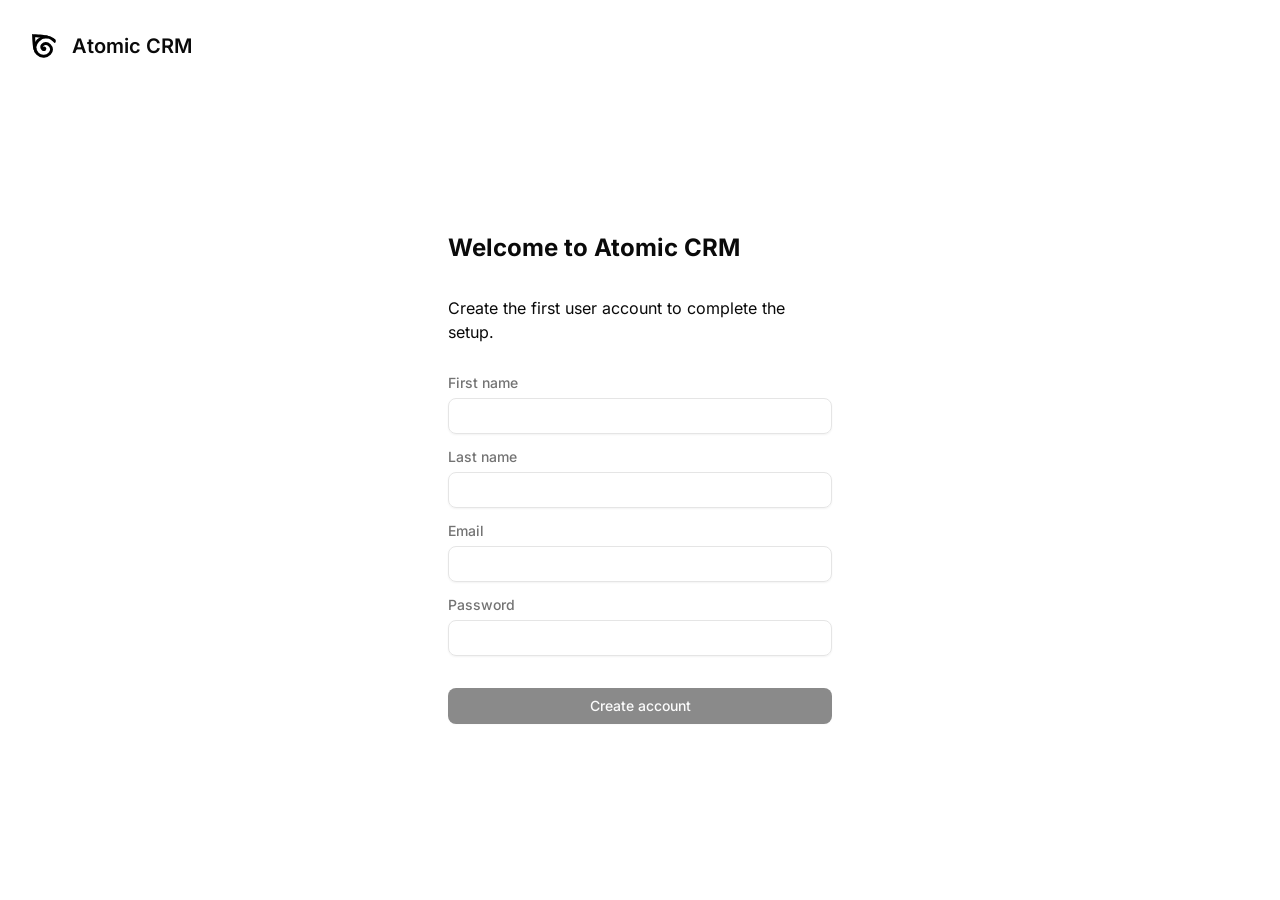
==== index.html @ 2086cbe6 "Updates" ====
<!doctype html><html lang="en" translate="no" class="notranslate"><head><meta charset="utf-8"><meta name="viewport" content="minimum-scale=1,initial-scale=1,width=device-width"><meta name="theme-color" content="#000000"><meta name="google" content="notranslate"><meta name="mobile-web-app-capable" content="yes"><meta name="apple-mobile-web-app-capable" content="yes"><meta name="apple-mobile-web-app-status-bar-style" content="default"><link rel="manifest" href="./manifest.json"><link rel="icon shortcut" href="./favicon.ico"><link rel="apple-touch-icon" sizes="40x40" href="./appIcon/40.png"><link rel="apple-touch-icon" sizes="58x58" href="./appIcon/58.png"><link rel="apple-touch-icon" sizes="60x60" href="./appIcon/60.png"><link rel="apple-touch-icon" sizes="76x76" href="./appIcon/76.png"><link rel="apple-touch-icon" sizes="80x80" href="./appIcon/80.png"><link rel="apple-touch-icon" sizes="87x87" href="./appIcon/87.png"><link rel="apple-touch-icon" sizes="114x114" href="./appIcon/114.png"><link rel="apple-touch-icon" sizes="120x120" href="./appIcon/120.png"><link rel="apple-touch-icon" sizes="128x128" href="./appIcon/128.png"><link rel="apple-touch-icon" sizes="136x136" href="./appIcon/136.png"><link rel="apple-touch-icon" sizes="152x152" href="./appIcon/152.png"><link rel="apple-touch-icon" sizes="167x167" href="./appIcon/167.png"><link rel="apple-touch-icon" sizes="180x180" href="./appIcon/180.png"><link rel="apple-touch-icon" sizes="192x192" href="./appIcon/192.png"><link rel="apple-touch-icon" sizes="1024x1024" href="./appIcon/1024.png"><title>Atomic CRM</title><style>body{margin:0;padding:0;font-family:sans-serif}button,input,select,textarea,a{touch-action:manipulation}.loader-container{background-color:#fafafa;flex-direction:column;justify-content:center;align-items:center;display:flex;position:absolute;inset:0}.loader,.loader:before,.loader:after{border-radius:50%}.loader{color:#283593;text-indent:-99999em;width:10em;height:10em;margin:55px auto;font-size:11px;position:relative;transform:translateZ(0);box-shadow:inset 0 0 0 1em}.loader:before,.loader:after{content:"";position:absolute}.loader:before{transform-origin:5.2em 5.1em;background:#fafafa;border-radius:10.2em 0 0 10.2em;width:5.2em;height:10.2em;animation:2s 1.5s infinite load2;top:-.1em;left:-.1em}.loader:after{transform-origin:0 5.1em;background:#fafafa;border-radius:0 10.2em 10.2em 0;width:5.2em;height:10.2em;animation:2s infinite load2;top:-.1em;left:5.1em}@keyframes load2{0%{transform:rotate(0)}to{transform:rotate(360deg)}}</style><script type="module" crossorigin src="./assets/index-DuPB3uAC.js"></script><link rel="stylesheet" crossorigin href="./assets/index-CvlfpK6u.css"><script id="vite-plugin-pwa:register-sw" src="./registerSW.js"></script></head><body><div id="root"><div class="loader-container"><div class="loader">Loading...</div></div></div><noscript>You need to enable JavaScript to run this app.</noscript></body></html>
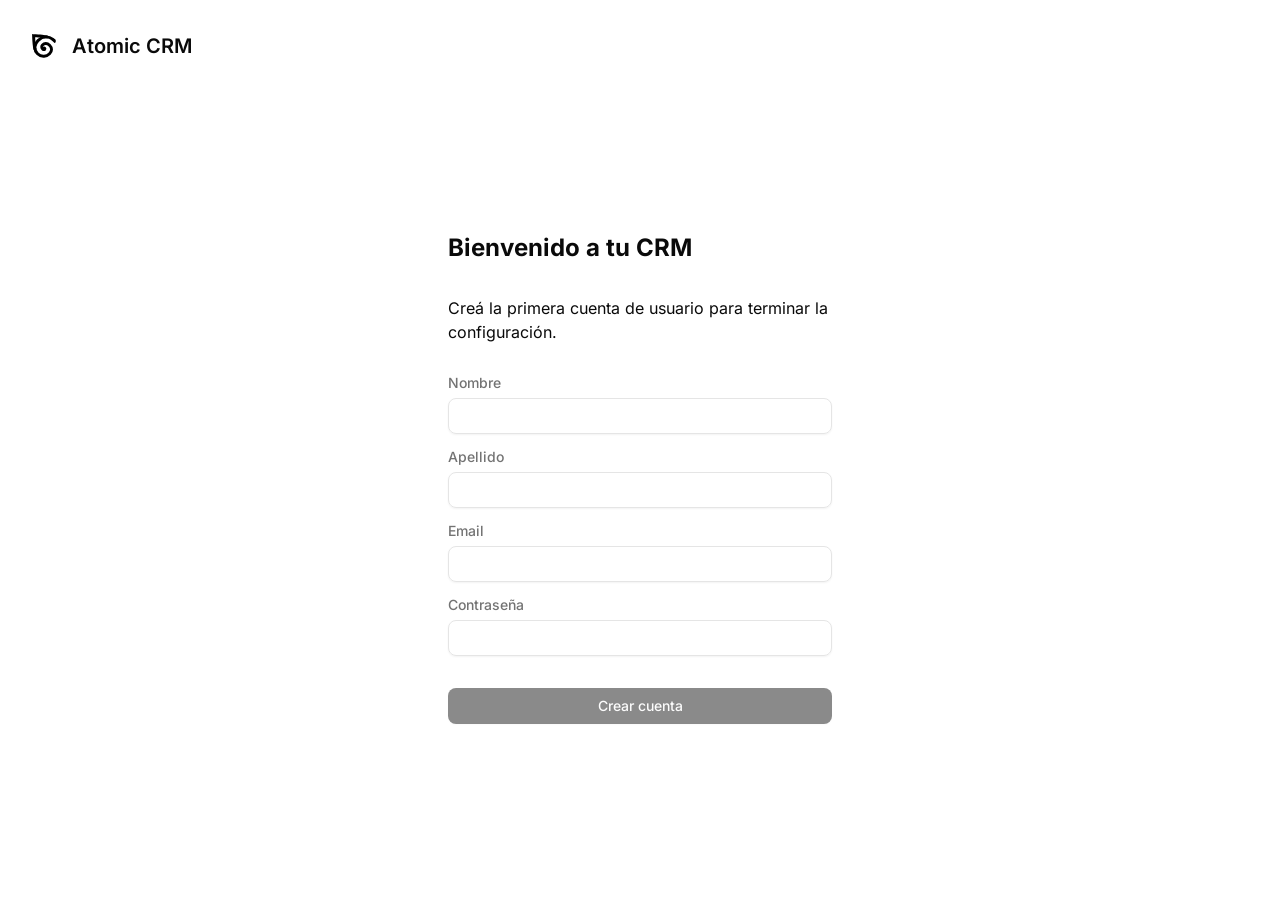
==== commit db4595e5: "Updates" ====
--- a/index.html
+++ b/index.html
@@ -1 +1 @@
-<!doctype html><html lang="en" translate="no" class="notranslate"><head><meta charset="utf-8"><meta name="viewport" content="minimum-scale=1,initial-scale=1,width=device-width"><meta name="theme-color" content="#000000"><meta name="google" content="notranslate"><meta name="mobile-web-app-capable" content="yes"><meta name="apple-mobile-web-app-capable" content="yes"><meta name="apple-mobile-web-app-status-bar-style" content="default"><link rel="manifest" href="./manifest.json"><link rel="icon shortcut" href="./favicon.ico"><link rel="apple-touch-icon" sizes="40x40" href="./appIcon/40.png"><link rel="apple-touch-icon" sizes="58x58" href="./appIcon/58.png"><link rel="apple-touch-icon" sizes="60x60" href="./appIcon/60.png"><link rel="apple-touch-icon" sizes="76x76" href="./appIcon/76.png"><link rel="apple-touch-icon" sizes="80x80" href="./appIcon/80.png"><link rel="apple-touch-icon" sizes="87x87" href="./appIcon/87.png"><link rel="apple-touch-icon" sizes="114x114" href="./appIcon/114.png"><link rel="apple-touch-icon" sizes="120x120" href="./appIcon/120.png"><link rel="apple-touch-icon" sizes="128x128" href="./appIcon/128.png"><link rel="apple-touch-icon" sizes="136x136" href="./appIcon/136.png"><link rel="apple-touch-icon" sizes="152x152" href="./appIcon/152.png"><link rel="apple-touch-icon" sizes="167x167" href="./appIcon/167.png"><link rel="apple-touch-icon" sizes="180x180" href="./appIcon/180.png"><link rel="apple-touch-icon" sizes="192x192" href="./appIcon/192.png"><link rel="apple-touch-icon" sizes="1024x1024" href="./appIcon/1024.png"><title>Atomic CRM</title><style>body{margin:0;padding:0;font-family:sans-serif}button,input,select,textarea,a{touch-action:manipulation}.loader-container{background-color:#fafafa;flex-direction:column;justify-content:center;align-items:center;display:flex;position:absolute;inset:0}.loader,.loader:before,.loader:after{border-radius:50%}.loader{color:#283593;text-indent:-99999em;width:10em;height:10em;margin:55px auto;font-size:11px;position:relative;transform:translateZ(0);box-shadow:inset 0 0 0 1em}.loader:before,.loader:after{content:"";position:absolute}.loader:before{transform-origin:5.2em 5.1em;background:#fafafa;border-radius:10.2em 0 0 10.2em;width:5.2em;height:10.2em;animation:2s 1.5s infinite load2;top:-.1em;left:-.1em}.loader:after{transform-origin:0 5.1em;background:#fafafa;border-radius:0 10.2em 10.2em 0;width:5.2em;height:10.2em;animation:2s infinite load2;top:-.1em;left:5.1em}@keyframes load2{0%{transform:rotate(0)}to{transform:rotate(360deg)}}</style><script type="module" crossorigin src="./assets/index-DuPB3uAC.js"></script><link rel="stylesheet" crossorigin href="./assets/index-CvlfpK6u.css"><script id="vite-plugin-pwa:register-sw" src="./registerSW.js"></script></head><body><div id="root"><div class="loader-container"><div class="loader">Loading...</div></div></div><noscript>You need to enable JavaScript to run this app.</noscript></body></html>+<!doctype html><html lang="en" translate="no" class="notranslate"><head><meta charset="utf-8"><meta name="viewport" content="minimum-scale=1,initial-scale=1,width=device-width"><meta name="theme-color" content="#000000"><meta name="google" content="notranslate"><meta name="mobile-web-app-capable" content="yes"><meta name="apple-mobile-web-app-capable" content="yes"><meta name="apple-mobile-web-app-status-bar-style" content="default"><link rel="manifest" href="./manifest.json"><link rel="icon shortcut" href="./favicon.ico"><link rel="apple-touch-icon" sizes="40x40" href="./appIcon/40.png"><link rel="apple-touch-icon" sizes="58x58" href="./appIcon/58.png"><link rel="apple-touch-icon" sizes="60x60" href="./appIcon/60.png"><link rel="apple-touch-icon" sizes="76x76" href="./appIcon/76.png"><link rel="apple-touch-icon" sizes="80x80" href="./appIcon/80.png"><link rel="apple-touch-icon" sizes="87x87" href="./appIcon/87.png"><link rel="apple-touch-icon" sizes="114x114" href="./appIcon/114.png"><link rel="apple-touch-icon" sizes="120x120" href="./appIcon/120.png"><link rel="apple-touch-icon" sizes="128x128" href="./appIcon/128.png"><link rel="apple-touch-icon" sizes="136x136" href="./appIcon/136.png"><link rel="apple-touch-icon" sizes="152x152" href="./appIcon/152.png"><link rel="apple-touch-icon" sizes="167x167" href="./appIcon/167.png"><link rel="apple-touch-icon" sizes="180x180" href="./appIcon/180.png"><link rel="apple-touch-icon" sizes="192x192" href="./appIcon/192.png"><link rel="apple-touch-icon" sizes="1024x1024" href="./appIcon/1024.png"><title>Atomic CRM</title><style>body{margin:0;padding:0;font-family:sans-serif}button,input,select,textarea,a{touch-action:manipulation}.loader-container{background-color:#fafafa;flex-direction:column;justify-content:center;align-items:center;display:flex;position:absolute;inset:0}.loader,.loader:before,.loader:after{border-radius:50%}.loader{color:#283593;text-indent:-99999em;width:10em;height:10em;margin:55px auto;font-size:11px;position:relative;transform:translateZ(0);box-shadow:inset 0 0 0 1em}.loader:before,.loader:after{content:"";position:absolute}.loader:before{transform-origin:5.2em 5.1em;background:#fafafa;border-radius:10.2em 0 0 10.2em;width:5.2em;height:10.2em;animation:2s 1.5s infinite load2;top:-.1em;left:-.1em}.loader:after{transform-origin:0 5.1em;background:#fafafa;border-radius:0 10.2em 10.2em 0;width:5.2em;height:10.2em;animation:2s infinite load2;top:-.1em;left:5.1em}@keyframes load2{0%{transform:rotate(0)}to{transform:rotate(360deg)}}</style><script type="module" crossorigin src="./assets/index-DrjLOv5b.js"></script><link rel="modulepreload" crossorigin href="./assets/rolldown-runtime-0VIlWl2l.js"><link rel="modulepreload" crossorigin href="./assets/number-input-BCzAneUN.js"><link rel="stylesheet" crossorigin href="./assets/index-Z5I3x1TI.css"><script id="vite-plugin-pwa:register-sw" src="./registerSW.js"></script></head><body><div id="root"><div class="loader-container"><div class="loader">Loading...</div></div></div><noscript>You need to enable JavaScript to run this app.</noscript></body></html>
